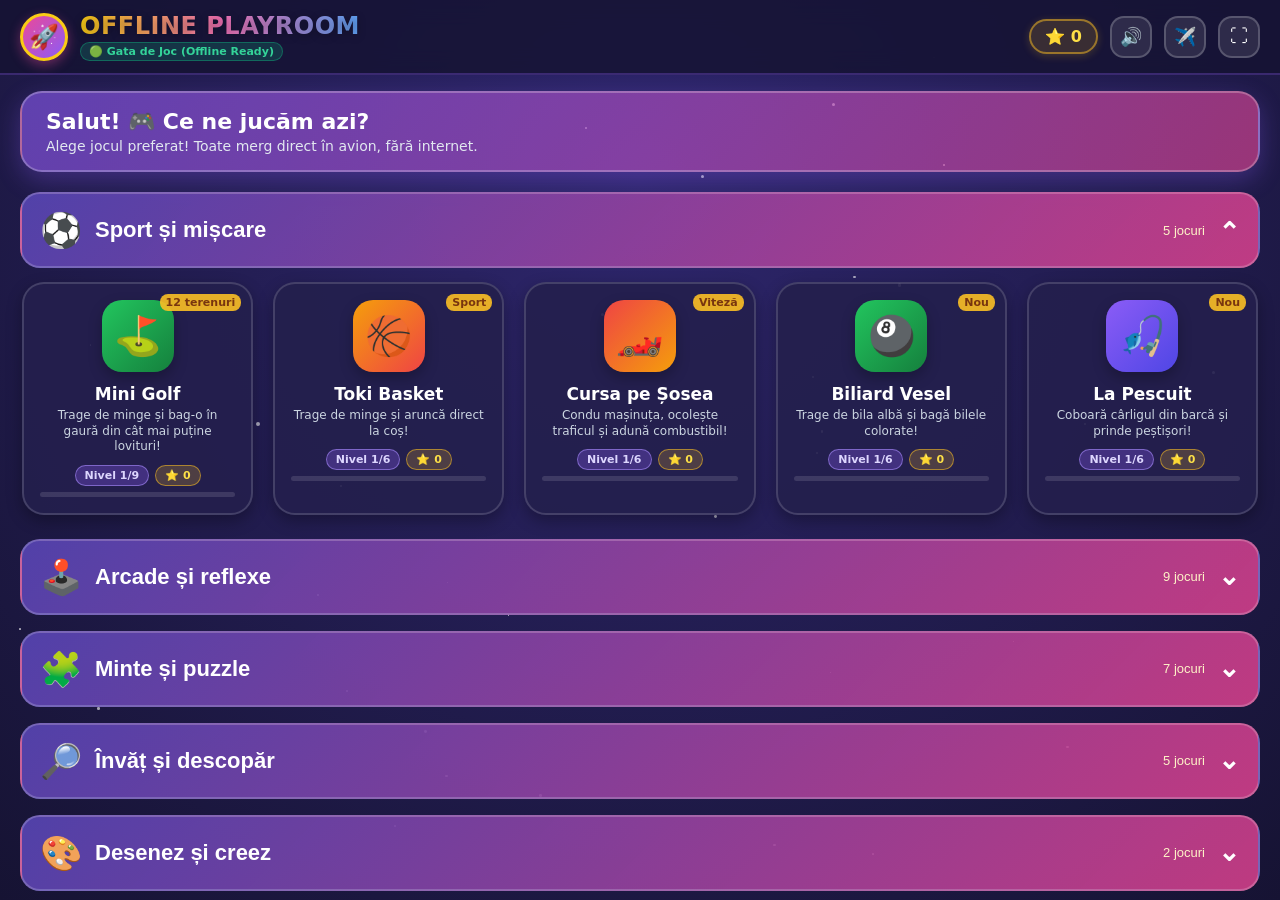
==== index.html @ faaa975b "Publish standalone Offline Playroom" ====
<!DOCTYPE html>
<html lang="ro">
<head>
  <meta charset="UTF-8">
  <meta name="viewport" content="width=device-width, initial-scale=1.0, maximum-scale=1.0, user-scalable=no, viewport-fit=cover">
  <meta name="theme-color" content="#181534">
  <meta name="apple-mobile-web-app-capable" content="yes">
  <meta name="apple-mobile-web-app-status-bar-style" content="black-translucent">
  <meta name="apple-mobile-web-app-title" content="Offline Playroom">
  <meta name="description" content="Platformă PWA de jocuri distractive care pot fi jucate offline">
  <title>Offline Playroom 🚀 Jocuri Offline</title>
  
  <link rel="manifest" href="./manifest.webmanifest?v=v0.1.0">
  <link rel="icon" type="image/svg+xml" href="./assets/icon.svg?v=v0.1.0">
  <link rel="apple-touch-icon" href="./assets/icon-192.png?v=v0.1.0">
  <link rel="stylesheet" href="./css/style.css?v=v0.1.0">

  <script>
  // Auto-reparare: daca CSS-ul incarcat nu e cel al versiunii curente (service worker
  // sau cache HTTP blocat pe o versiune veche), curatam tot si reincarcam o singura data.
  (function () {
    var BUILD = 'v0.1.0';
    window.addEventListener('DOMContentLoaded', function () {
      var live = getComputedStyle(document.documentElement).getPropertyValue('--build').trim().replace(/^["']|["']$/g, '');
      if (live === BUILD) { sessionStorage.removeItem('dg_repaired'); return; }
      if (sessionStorage.getItem('dg_repaired')) { return; }
      sessionStorage.setItem('dg_repaired', '1');
      var jobs = [];
      if ('serviceWorker' in navigator) {
        jobs.push(navigator.serviceWorker.getRegistrations().then(function (rs) {
          return Promise.all(rs.map(function (r) { return r.unregister(); }));
        }));
      }
      if (window.caches) {
        jobs.push(caches.keys().then(function (ks) {
          return Promise.all(ks.map(function (k) { return caches.delete(k); }));
        }));
      }
      Promise.all(jobs).catch(function () {}).then(function () { location.reload(); });
    });
  })();
  </script>
</head>
<body>
  <!-- Twinkling stars background -->
  <div class="star-bg"></div>

  <!-- Main Top Header -->
  <header>
    <div class="brand-section">
      <button class="avatar-btn" id="user-avatar-btn" title="Schimbă Avatarul" onclick="window.hub &amp;&amp; window.hub.cycleAvatar()">🚀</button>
      <div class="title-group">
        <h1>OFFLINE PLAYROOM</h1>
        <span class="status-pill" id="network-status">🟢 Gata de Joc (Offline)</span>
      </div>
    </div>
    <div class="stats-section">
      <div class="star-counter" title="Steluțe adunate">
        <span>⭐</span>
        <span id="total-star-count">0</span>
      </div>
      <button class="header-btn" id="sound-toggle-btn" title="Sunet Pornește/Oprește" onclick="window.hub &amp;&amp; window.hub.toggleSound()">🔊</button>
      <button class="header-btn" id="download-all-btn" title="Pregătește jocurile pentru avion" onclick="window.pwaManager &amp;&amp; window.pwaManager.downloadForAirplane()">✈️</button>
      <button class="header-btn" id="fullscreen-btn" title="Ecran Complet" onclick="window.hub &amp;&amp; window.hub.toggleFullscreen()">⛶</button>
    </div>
  </header>

  <!-- App Views Container -->
  <div id="app-container">

    <!-- VIEW 1: Games Hub / Catalog Grid -->
    <div id="hub-view" class="view active">
      <div class="banner-welcome">
        <div>
          <h2>Salut! 🎮 Ce ne jucăm azi?</h2>
          <p>Alege jocul preferat! Toate merg direct în avion, fără internet.</p>
        </div>
      </div>

      <div class="games-grid">
        <!-- 1. Bim Bum Balloon -->
        <div class="game-card" data-game="balloons" onclick="window.hub &amp;&amp; window.hub.launchGame('balloons')">
          <div class="card-icon color-balloons">🎈</div>
          <span class="card-badge">Popular</span>
          <h3>Bim Bum Balloon</h3>
          <p>Sparge baloanele colorate și adună steluțe aurii!</p>
        </div>

        <!-- 2. Toki Arkanoid -->

        <!-- 3. Zoo Animal Puzzle -->
        <div class="game-card" data-game="puzzle" onclick="window.hub &amp;&amp; window.hub.launchGame('puzzle')">
          <div class="card-icon color-puzzle">🦁</div>
          <span class="card-badge">8 poze</span>
          <h3>Puzzle cu Poze</h3>
          <p>Piese adevărate, cu urechi și scobituri, dintr-o poză întreagă!</p>
        </div>

        <!-- 4. Connect Points -->
        <div class="game-card" data-game="dots" onclick="window.hub &amp;&amp; window.hub.launchGame('dots')">
          <div class="card-icon color-dots">✏️</div>
          <span class="card-badge">Desen</span>
          <h3>Unește Punctele</h3>
          <p>Urmează numerele 1, 2, 3 și descoperă desenul ascuns!</p>
        </div>

        <!-- 5. Sushi & Fruit Chop -->
        <div class="game-card" data-game="sushichop" onclick="window.hub &amp;&amp; window.hub.launchGame('sushichop')">
          <div class="card-icon color-sushi">🍉</div>
          <span class="card-badge">Ninja</span>
          <h3>Sushi Chop</h3>
          <p>Taie fructele și sushi-ul din zbor cu degetul ninja!</p>
        </div>

        <!-- 6. Shooting Gallery -->
        <div class="game-card" data-game="shooting" onclick="window.hub &amp;&amp; window.hub.launchGame('shooting')">
          <div class="card-icon color-shooting">🎯</div>
          <span class="card-badge">Tir</span>
          <h3>Shooting Gallery</h3>
          <p>Ochește rățuștele, farfuriile zburătoare și țintele!</p>
        </div>

        <!-- 7. Draw with Finger -->
        <div class="game-card" data-game="drawing" onclick="window.hub &amp;&amp; window.hub.launchGame('drawing')">
          <div class="card-icon color-drawing">🎨</div>
          <span class="card-badge">Creativ</span>
          <h3>Desenează & Colorează</h3>
          <p>Canvas de pictură liberă cu pensule, culori și ștampile!</p>
        </div>

        <!-- 8. Simon Says -->

        <!-- 9. Toki Jetpack -->
        <div class="game-card" data-game="jetpack" onclick="window.hub &amp;&amp; window.hub.launchGame('jetpack')">
          <div class="card-icon color-jetpack">🚀</div>
          <span class="card-badge">Zbor</span>
          <h3>Toki Jetpack</h3>
          <p>Zboară prin spațiu cu jetpack-ul și evită norii!</p>
        </div>

        <!-- 10. Learn Numbers -->
        <div class="game-card" data-game="numbers" onclick="window.hub &amp;&amp; window.hub.launchGame('numbers')">
          <div class="card-icon color-numbers">🔢</div>
          <span class="card-badge">Educație</span>
          <h3>Numără & Învață</h3>
          <p>Numără animăluțele și alege cifra corectă!</p>
        </div>

        <!-- 11. Four in Line -->
        <div class="game-card" data-game="fourinline" onclick="window.hub &amp;&amp; window.hub.launchGame('fourinline')">
          <div class="card-icon color-four">🔴</div>
          <span class="card-badge">Logică</span>
          <h3>4 în Linie</h3>
          <p>Aliniază 4 discuri roșii contra Robotului isteț!</p>
        </div>

        <!-- 12. Find It -->
        <div class="game-card" data-game="findit" onclick="window.hub &amp;&amp; window.hub.launchGame('findit')">
          <div class="card-icon color-findit">🔍</div>
          <span class="card-badge">Detectiv</span>
          <h3>Găsește Obiectul</h3>
          <p>Caută și găsește jucăriile și animalele ascunse!</p>
        </div>

        <!-- 13. Toki Basket -->
        <div class="game-card" data-game="basket" onclick="window.hub &amp;&amp; window.hub.launchGame('basket')">
          <div class="card-icon color-shooting">🏀</div>
          <span class="card-badge">Sport</span>
          <h3>Toki Basket</h3>
          <p>Trage de minge și aruncă direct la coș!</p>
        </div>

        <!-- 14. Crazy Mole -->
        <div class="game-card" data-game="mole" onclick="window.hub &amp;&amp; window.hub.launchGame('mole')">
          <div class="card-icon color-puzzle">🦔</div>
          <span class="card-badge">Reflexe</span>
          <h3>Crazy Mole</h3>
          <p>Atinge animăluțele când scot capul din vizuină!</p>
        </div>

        <!-- 15. Mini Golf -->
        <div class="game-card" data-game="golf" onclick="window.hub &amp;&amp; window.hub.launchGame('golf')">
          <div class="card-icon color-golf">⛳</div>
          <span class="card-badge">12 terenuri</span>
          <h3>Mini Golf</h3>
          <p>Trage de minge și bag-o în gaură din cât mai puține lovituri!</p>
        </div>

        <!-- 16. Labirint -->
        <div class="game-card" data-game="maze" onclick="window.hub &amp;&amp; window.hub.launchGame('maze')">
          <div class="card-icon color-maze">🧭</div>
          <span class="card-badge">Aventură</span>
          <h3>Labirintul Fermecat</h3>
          <p>Adună steluțele și găsește ușa de ieșire!</p>
        </div>

        <!-- 17. Perechi -->
        <div class="game-card" data-game="memory" onclick="window.hub &amp;&amp; window.hub.launchGame('memory')">
          <div class="card-icon color-memory">🃏</div>
          <span class="card-badge">Memorie</span>
          <h3>Perechi</h3>
          <p>Întoarce cartonașele și găsește animalele la fel!</p>
        </div>

        <!-- 18. Cursa -->
        <div class="game-card" data-game="race" onclick="window.hub &amp;&amp; window.hub.launchGame('race')">
          <div class="card-icon color-race">🏎️</div>
          <span class="card-badge">Viteză</span>
          <h3>Cursa pe Șosea</h3>
          <p>Condu mașinuța, ocolește traficul și adună combustibil!</p>
        </div>

        <!-- 19. Șerpișorul -->
        <div class="game-card" data-game="snake" onclick="window.hub &amp;&amp; window.hub.launchGame('snake')">
          <div class="card-icon color-puzzle">🐍</div>
          <span class="card-badge">Nou</span>
          <h3>Șerpișorul Curajos</h3>
          <p>Mănâncă merele și crește. Controlează-l cu săgețile mari!</p>
        </div>
        <div class="game-card" data-game="billiard" onclick="window.hub &amp;&amp; window.hub.launchGame('billiard')">
          <div class="card-icon color-golf">🎱</div><span class="card-badge">Nou</span><h3>Biliard Vesel</h3><p>Trage de bila albă și bagă bilele colorate!</p>
        </div>
        <div class="game-card" data-game="bubble" onclick="window.hub &amp;&amp; window.hub.launchGame('bubble')">
          <div class="card-icon color-balloons">🫧</div><span class="card-badge">Nou</span><h3>Baloane Colorate</h3><p>Țintește și sparge grupurile de baloane!</p>
        </div>
        <div class="game-card" data-game="candies" onclick="window.hub &amp;&amp; window.hub.launchGame('candies')">
          <div class="card-icon color-dots">🍬</div><span class="card-badge">Nou</span><h3>Bomboane Vesele</h3><p>Potrivește 3 bomboane delicioase pe rând!</p>
        </div>
        <div class="game-card" data-game="game2048" onclick="window.hub &amp;&amp; window.hub.launchGame('game2048')">
          <div class="card-icon color-numbers">🔢</div><span class="card-badge">Nou</span><h3>Cifre Magice</h3><p>Unește cifrele egale prin glisare!</p>
        </div>
        <div class="game-card" data-game="fishing" onclick="window.hub &amp;&amp; window.hub.launchGame('fishing')">
          <div class="card-icon color-maze">🎣</div><span class="card-badge">Nou</span><h3>La Pescuit</h3><p>Coboară cârligul din barcă și prinde peștișori!</p>
        </div>
        <div class="game-card" data-game="slider" onclick="window.hub &amp;&amp; window.hub.launchGame('slider')">
          <div class="card-icon color-puzzle">🧩</div><span class="card-badge">Nou</span><h3>Puzzle Glisant</h3><p>Glisează piesele pentru a reface imaginea!</p>
        </div>
        <div class="game-card" data-game="sort" onclick="window.hub &amp;&amp; window.hub.launchGame('sort')">
          <div class="card-icon color-findit">🧺</div><span class="card-badge">Nou</span><h3>Sortare Culori</h3><p>Pune fiecare obiect în coșul lui colorat!</p>
        </div>
        <div class="game-card" data-game="shadows" onclick="window.hub &amp;&amp; window.hub.launchGame('shadows')">
          <div class="card-icon color-memory">👤</div><span class="card-badge">Nou</span><h3>Potrivește Umbrele</h3><p>Trage fiecare animăluț peste umbra lui!</p>
        </div>
        <div class="game-card" data-game="runner" onclick="window.hub &amp;&amp; window.hub.launchGame('runner')">
          <div class="card-icon color-race">🏃</div><span class="card-badge">Nou</span><h3>Fuga în Junglă</h3><p>Aleargă, sari și apleacă-te peste obstacole!</p>
        </div>
        <div class="game-card" data-game="coloring" onclick="window.hub &amp;&amp; window.hub.launchGame('coloring')">
          <div class="card-icon color-drawing">🎨</div><span class="card-badge">Nou</span><h3>Cărți de Colorat</h3><p>Alege culori și umple desenele cu personaje!</p>
        </div>
        <div class="game-card" data-game="pinball" onclick="window.hub &amp;&amp; window.hub.launchGame('pinball')">
          <div class="card-icon color-arkanoid">🎰</div><span class="card-badge">Nou</span><h3>Flipper Neon</h3><p>Lansează bila și acționează paletele!</p>
        </div>
      </div>
    </div>

    <!-- VIEW 2: Active Game Screen -->
    <div id="game-view" class="view">
      <div class="game-header">
        <button class="game-btn btn-danger" id="game-back-btn" onclick="window.hub &amp;&amp; window.hub.exitGame()">⬅️ Meniu</button>
        <div class="game-score-display">
          <span id="game-title-text" style="font-weight: 800; color: #fde047;">Joc</span>
          <div class="score-badge">Scor: <span id="game-current-score">0</span></div>
        </div>
        <button class="game-btn btn-speed" id="game-speed-btn" title="Viteza jocului" onclick="window.hub &amp;&amp; window.hub.cycleSpeed()">🐢 Încet</button>
        <button class="game-btn btn-warning" id="game-restart-btn" title="Reia nivelul curent" onclick="window.hub &amp;&amp; window.hub.restartGame()">🔄 Reia</button>
        <button class="game-btn btn-danger" id="game-reset-lvl-btn" title="Resetează la Nivelul 1" onclick="window.hub &amp;&amp; window.hub.resetToLevelOne()">⏮️ Nivel 1</button>
      </div>
      <div class="game-canvas-container">
        <canvas id="game-canvas" class="game-canvas"></canvas>
      </div>
    </div>

  </div>

  <!-- Win / Victory Celebration Modal -->
  <div class="modal-overlay" id="game-win-modal">
    <div class="modal-card">
      <div class="modal-icon" style="font-size: 64px; margin-bottom: 12px;">🏆</div>
      <h2 id="modal-title">Bravo! 🎉</h2>
      <p id="modal-message">Ai câștigat jocul cu brio!</p>
      <div style="font-size: 32px; font-weight: 900; color: #facc15; margin-bottom: 16px;" id="modal-stars-earned">+3 ⭐</div>
      <div class="modal-actions">
        <button class="game-btn btn-success" id="modal-close-btn" style="padding: 12px 32px; font-size: 18px;" onclick="window.hub &amp;&amp; window.hub.hideModal()">Continuă 🚀</button>
      </div>
    </div>
  </div>

  <!-- PWA Install Banner -->
  <div class="pwa-banner" id="pwa-install-banner">
    <span>📲 Instalează Offline Playroom pe tabletă</span>
    <button class="pwa-install-btn" id="pwa-install-action">Instalează</button>
  </div>

  <!-- Fullscreen Confetti Canvas -->
  <canvas id="confetti-canvas"></canvas>

  <!-- Core Scripts -->
  <script src="./js/audio.js?v=v0.1.0"></script>
  <script src="./js/voice.js?v=v0.1.0"></script>
  <script src="./js/progress.js?v=v0.1.0"></script>
  <script src="./js/settings.js?v=v0.1.0"></script>
  <script src="./js/controls.js?v=v0.1.0"></script>
  <script src="./js/hub.js?v=v0.1.0"></script>
  <script src="./js/pwa.js?v=v0.1.0"></script>

  <!-- Game Modules -->
  <script src="./js/games/balloons.js?v=v0.1.0"></script>
  <script src="./js/games/puzzle.js?v=v0.1.0"></script>
  <script src="./js/games/dots.js?v=v0.1.0"></script>
  <script src="./js/games/sushichop.js?v=v0.1.0"></script>
  <script src="./js/games/shooting.js?v=v0.1.0"></script>
  <script src="./js/games/drawing.js?v=v0.1.0"></script>
  <script src="./js/games/jetpack.js?v=v0.1.0"></script>
  <script src="./js/games/numbers.js?v=v0.1.0"></script>
  <script src="./js/games/fourinline.js?v=v0.1.0"></script>
  <script src="./js/games/findit.js?v=v0.1.0"></script>
  <script src="./js/games/basket.js?v=v0.1.0"></script>
  <script src="./js/games/mole.js?v=v0.1.0"></script>
  <script src="./js/games/golf.js?v=v0.1.0"></script>
  <script src="./js/games/maze.js?v=v0.1.0"></script>
  <script src="./js/games/memory.js?v=v0.1.0"></script>
  <script src="./js/games/race.js?v=v0.1.0"></script>
  <script src="./js/games/snake.js?v=v0.1.0"></script>
  <script src="./js/games/billiard.js?v=v0.1.0"></script>
  <script src="./js/games/bubble.js?v=v0.1.0"></script>
  <script src="./js/games/candies.js?v=v0.1.0"></script>
  <script src="./js/games/game2048.js?v=v0.1.0"></script>
  <script src="./js/games/fishing.js?v=v0.1.0"></script>
  <script src="./js/games/slider.js?v=v0.1.0"></script>
  <script src="./js/games/sort.js?v=v0.1.0"></script>
  <script src="./js/games/shadows.js?v=v0.1.0"></script>
  <script src="./js/games/runner.js?v=v0.1.0"></script>
  <script src="./js/games/coloring.js?v=v0.1.0"></script>
  <script src="./js/games/pinball.js?v=v0.1.0"></script>
</body>
</html>
---- css/style.css ----
/* Offline Playroom CSS Stylesheet */
:root {
  /* Amprenta de versiune: index.html o citeste si, daca nu se potriveste, curata
     singur cache-ul si reincarca. Se schimba la fiecare deploy, odata cu sw.js. */
  --build: "v0.1.0";
  --bg-primary: #181534;
  --bg-card: rgba(36, 32, 77, 0.9);
  --bg-card-hover: rgba(56, 50, 115, 0.98);
  --accent-purple: #8b5cf6;
  --accent-pink: #ec4899;
  --accent-yellow: #fbbf24;
  --accent-green: #10b981;
  --accent-blue: #3b82f6;
  --accent-cyan: #06b6d4;
  --accent-orange: #f97316;
  --accent-red: #ef4444;
  --text-primary: #ffffff;
  --text-secondary: #cbd5e1;
  --border-radius: 22px;
  --font-family: 'Fredoka', 'Quicksand', 'Nunito', system-ui, -apple-system, sans-serif;
}

* {
  box-sizing: border-box;
  margin: 0;
  padding: 0;
  -webkit-tap-highlight-color: transparent;
  user-select: none;
  -webkit-user-select: none;
}

html, body {
  width: 100%;
  height: 100%;
  overflow: hidden;
  background: var(--bg-primary);
  color: var(--text-primary);
  font-family: var(--font-family);
  touch-action: manipulation;
}

body {
  display: flex;
  flex-direction: column;
  background: radial-gradient(circle at 50% 20%, #2e266d 0%, #161333 100%);
  position: relative;
}

/* Background animated stars */
.star-bg {
  position: absolute;
  top: 0;
  left: 0;
  width: 100%;
  height: 100%;
  pointer-events: none !important;
  overflow: hidden;
  z-index: 0;
}

.star {
  position: absolute;
  background: white;
  border-radius: 50%;
  opacity: 0.6;
  pointer-events: none !important;
  animation: twinkle 3s infinite ease-in-out;
}

@keyframes twinkle {
  0%, 100% { opacity: 0.2; transform: scale(0.8); }
  50% { opacity: 0.9; transform: scale(1.2); }
}

/* App Header */
header {
  display: flex;
  align-items: center;
  justify-content: space-between;
  padding: 12px 20px;
  background: rgba(22, 19, 51, 0.85);
  backdrop-filter: blur(12px);
  border-bottom: 2px solid rgba(139, 92, 246, 0.3);
  z-index: 20;
  flex-shrink: 0;
}

.brand-section {
  display: flex;
  align-items: center;
  gap: 12px;
}

.avatar-btn {
  background: linear-gradient(135deg, #ec4899, #8b5cf6);
  border: 3px solid #facc15;
  border-radius: 50%;
  width: 48px;
  height: 48px;
  display: flex;
  align-items: center;
  justify-content: center;
  font-size: 24px;
  cursor: pointer;
  box-shadow: 0 4px 12px rgba(236, 72, 153, 0.4);
  transition: transform 0.2s;
  touch-action: manipulation;
}

.avatar-btn:active {
  transform: scale(0.92);
}

.title-group h1 {
  font-size: 24px;
  font-weight: 800;
  background: linear-gradient(to right, #facc15, #f472b6, #60a5fa);
  -webkit-background-clip: text;
  -webkit-text-fill-color: transparent;
  text-shadow: 0 2px 8px rgba(0, 0, 0, 0.3);
  letter-spacing: 0.5px;
}

.title-group .status-pill {
  display: inline-flex;
  align-items: center;
  gap: 5px;
  font-size: 11px;
  background: rgba(16, 185, 129, 0.2);
  color: #34d399;
  border: 1px solid rgba(16, 185, 129, 0.4);
  padding: 2px 8px;
  border-radius: 12px;
  font-weight: 600;
}

.stats-section {
  display: flex;
  align-items: center;
  gap: 12px;
}

.star-counter {
  display: flex;
  align-items: center;
  gap: 6px;
  background: rgba(251, 191, 36, 0.15);
  border: 2px solid rgba(251, 191, 36, 0.5);
  padding: 6px 14px;
  border-radius: 20px;
  font-size: 16px;
  font-weight: 800;
  color: #fde047;
  box-shadow: 0 2px 8px rgba(251, 191, 36, 0.2);
}

.header-btn {
  background: rgba(255, 255, 255, 0.1);
  border: 2px solid rgba(255, 255, 255, 0.2);
  color: white;
  width: 42px;
  height: 42px;
  border-radius: 14px;
  display: flex;
  align-items: center;
  justify-content: center;
  font-size: 18px;
  cursor: pointer;
  transition: all 0.2s;
  touch-action: manipulation;
}

.header-btn:active {
  transform: scale(0.9);
  background: rgba(255, 255, 255, 0.25);
}

/* Views Container */
#app-container {
  flex: 1;
  position: relative;
  overflow: hidden;
  display: flex;
  flex-direction: column;
  z-index: 10;
  width: 100%;
  height: 100%;
}

.view {
  position: absolute;
  top: 0;
  left: 0;
  width: 100%;
  height: 100%;
  display: none !important;
  pointer-events: none !important;
  flex-direction: column;
  background: transparent;
}

.view.active {
  display: flex !important;
  pointer-events: auto !important;
}

/* Hub / Game List View */
#hub-view {
  overflow-y: auto !important;
  overflow-x: hidden;
  padding: 16px 20px 80px 20px;
  -webkit-overflow-scrolling: touch !important;
  touch-action: pan-y !important;
  width: 100%;
  height: 100%;
}

.banner-welcome {
  background: linear-gradient(135deg, rgba(139, 92, 246, 0.6), rgba(236, 72, 153, 0.6));
  border: 2px solid rgba(255, 255, 255, 0.25);
  border-radius: var(--border-radius);
  padding: 16px 24px;
  margin-bottom: 20px;
  display: flex;
  align-items: center;
  justify-content: space-between;
  box-shadow: 0 8px 24px rgba(139, 92, 246, 0.3);
}

.banner-welcome h2 {
  font-size: 22px;
  font-weight: 800;
  margin-bottom: 4px;
}

.banner-welcome p {
  font-size: 14px;
  color: #e2e8f0;
}

.games-grid {
  display: flex;
  flex-direction: column;
  gap: 16px;
  padding-bottom: 40px;
}

.category-section { width: 100%; }
.category-title {
  width: 100%; min-height: 76px; padding: 12px 18px; display: flex; align-items: center;
  gap: 13px; color: white; cursor: pointer; border: 2px solid rgba(255,255,255,.2);
  border-radius: 20px; background: linear-gradient(135deg, rgba(86,69,178,.92), rgba(214,64,139,.88));
  font-size: 22px; text-align: left; touch-action: manipulation;
}
.category-title > span { font-size: 34px; }
.category-title small { margin-left: auto; font-size: 13px; color: #fef3c7; }
.category-title b { font-size: 26px; transition: transform .2s; }
.category-section.open .category-title b { transform: rotate(180deg); }
.category-games { display: none; grid-template-columns: repeat(auto-fill, minmax(180px, 1fr)); gap: 16px; padding: 14px 2px 8px; }
.category-section.open .category-games { display: grid; }

@media (min-width: 768px) {
  .category-games {
    grid-template-columns: repeat(auto-fill, minmax(220px, 1fr));
    gap: 20px;
  }
}

.game-card {
  background: var(--bg-card);
  border: 2px solid rgba(255, 255, 255, 0.15);
  border-radius: var(--border-radius);
  padding: 16px;
  display: flex;
  flex-direction: column;
  align-items: center;
  text-align: center;
  cursor: pointer;
  position: relative;
  overflow: hidden;
  transition: transform 0.15s cubic-bezier(0.34, 1.56, 0.64, 1), box-shadow 0.15s, border-color 0.15s;
  box-shadow: 0 6px 16px rgba(0, 0, 0, 0.3);
  touch-action: manipulation;
  pointer-events: auto !important;
}

.game-card:active {
  transform: scale(0.95);
  background: var(--bg-card-hover);
}

.game-card:hover {
  background: var(--bg-card-hover);
  border-color: rgba(251, 191, 36, 0.6);
  box-shadow: 0 10px 24px rgba(139, 92, 246, 0.35);
}

.card-icon {
  width: 72px;
  height: 72px;
  border-radius: 20px;
  display: flex;
  align-items: center;
  justify-content: center;
  font-size: 38px;
  margin-bottom: 12px;
  box-shadow: 0 6px 14px rgba(0, 0, 0, 0.25);
  transition: transform 0.2s;
  pointer-events: none;
}

.game-card:hover .card-icon {
  transform: scale(1.08) rotate(3deg);
}

.game-card h3 {
  font-size: 17px;
  font-weight: 800;
  margin-bottom: 4px;
  color: #ffffff;
  pointer-events: none;
}

.game-card p {
  font-size: 12px;
  color: var(--text-secondary);
  line-height: 1.3;
  pointer-events: none;
}

.card-badge {
  position: absolute;
  top: 10px;
  right: 10px;
  background: rgba(251, 191, 36, 0.9);
  color: #78350f;
  font-size: 11px;
  font-weight: 800;
  padding: 2px 6px;
  border-radius: 8px;
  pointer-events: none;
}

/* Individual card colors */
.color-balloons { background: linear-gradient(135deg, #f43f5e, #fb923c); }
.color-arkanoid { background: linear-gradient(135deg, #3b82f6, #06b6d4); }
.color-puzzle   { background: linear-gradient(135deg, #10b981, #84cc16); }
.color-dots     { background: linear-gradient(135deg, #a855f7, #ec4899); }
.color-shooting { background: linear-gradient(135deg, #f59e0b, #ef4444); }
.color-drawing  { background: linear-gradient(135deg, #ec4899, #8b5cf6); }
.color-sushi    { background: linear-gradient(135deg, #14b8a6, #3b82f6); }
.color-simon    { background: linear-gradient(135deg, #eab308, #10b981); }
.color-jetpack  { background: linear-gradient(135deg, #6366f1, #d946ef); }
.color-numbers  { background: linear-gradient(135deg, #0ea5e9, #10b981); }
.color-four     { background: linear-gradient(135deg, #ef4444, #f59e0b); }
.color-findit   { background: linear-gradient(135deg, #8b5cf6, #06b6d4); }
.color-golf     { background: linear-gradient(135deg, #22c55e, #15803d); }
.color-maze     { background: linear-gradient(135deg, #8b5cf6, #4f46e5); }
.color-memory   { background: linear-gradient(135deg, #f472b6, #7c3aed); }
.color-race     { background: linear-gradient(135deg, #ef4444, #f59e0b); }

/* Insigna de progres de pe fiecare card: la ce nivel a ajuns si cate steluțe are */
.card-progress {
  display: flex;
  align-items: center;
  flex-wrap: wrap;
  gap: 6px;
  margin-top: 10px;
  width: 100%;
  justify-content: center;
  pointer-events: none;
}

.card-progress .chip {
  font-size: 11px;
  font-weight: 800;
  padding: 3px 9px;
  border-radius: 12px;
  white-space: nowrap;
}

.chip-level {
  background: rgba(139, 92, 246, 0.3);
  border: 1px solid rgba(167, 139, 250, 0.6);
  color: #ddd6fe;
}

.chip-stars {
  background: rgba(251, 191, 36, 0.2);
  border: 1px solid rgba(251, 191, 36, 0.55);
  color: #fde047;
}

.card-bar {
  display: block;
  width: 100%;
  height: 5px;
  border-radius: 4px;
  background: rgba(255, 255, 255, 0.12);
  overflow: hidden;
}

.card-bar i {
  display: block;
  height: 100%;
  border-radius: 4px;
  background: linear-gradient(to right, #34d399, #facc15);
}

/* Game View & Screen */
#game-view {
  background: #110e2b;
}

.game-header {
  display: flex;
  align-items: center;
  justify-content: space-between;
  padding: 10px 16px;
  background: rgba(22, 19, 51, 0.95);
  border-bottom: 2px solid rgba(255, 255, 255, 0.1);
  flex-shrink: 0;
  z-index: 25;
}

.game-btn {
  display: inline-flex;
  align-items: center;
  gap: 8px;
  background: linear-gradient(135deg, #6366f1, #8b5cf6);
  border: 2px solid rgba(255, 255, 255, 0.2);
  color: white;
  padding: 8px 16px;
  border-radius: 16px;
  font-size: 15px;
  font-weight: 700;
  cursor: pointer;
  box-shadow: 0 4px 10px rgba(99, 102, 241, 0.3);
  transition: all 0.2s;
  touch-action: manipulation;
  pointer-events: auto !important;
}

.game-btn:active {
  transform: scale(0.92);
}

.game-btn.btn-danger {
  background: linear-gradient(135deg, #ef4444, #dc2626);
}

.game-btn.btn-success {
  background: linear-gradient(135deg, #10b981, #059669);
}

.game-btn.btn-speed {
  background: linear-gradient(135deg, #0ea5e9, #0369a1);
}

.game-btn.btn-warning {
  background: linear-gradient(135deg, #f59e0b, #d97706);
  color: #78350f;
}

.game-score-display {
  display: flex;
  align-items: center;
  gap: 12px;
}

.score-badge {
  background: rgba(0, 0, 0, 0.4);
  border: 2px solid rgba(251, 191, 36, 0.4);
  padding: 6px 14px;
  border-radius: 16px;
  font-size: 16px;
  font-weight: 800;
  color: #facc15;
}

.game-canvas-container {
  flex: 1;
  width: 100%;
  height: 100%;
  position: relative;
  display: flex;
  align-items: center;
  justify-content: center;
  overflow: hidden;
  touch-action: none;
}

canvas.game-canvas {
  width: 100%;
  height: 100%;
  display: block;
  touch-action: none;
}

/* Modals and Overlays */
.modal-overlay {
  position: fixed;
  top: 0;
  left: 0;
  width: 100%;
  height: 100%;
  background: rgba(10, 8, 30, 0.85);
  backdrop-filter: blur(8px);
  display: none;
  align-items: center;
  justify-content: center;
  z-index: 100;
  padding: 20px;
}

.modal-overlay.active {
  display: flex !important;
}

.modal-card {
  background: linear-gradient(135deg, #261f5a, #1b1642);
  border: 3px solid #8b5cf6;
  border-radius: 28px;
  padding: 28px 24px;
  width: 100%;
  max-width: 440px;
  text-align: center;
  box-shadow: 0 16px 40px rgba(0, 0, 0, 0.6);
  position: relative;
  animation: popIn 0.3s cubic-bezier(0.34, 1.56, 0.64, 1);
}

@keyframes popIn {
  from { transform: scale(0.8); opacity: 0; }
  to { transform: scale(1); opacity: 1; }
}

.modal-card h2 {
  font-size: 26px;
  font-weight: 900;
  margin-bottom: 8px;
  background: linear-gradient(to right, #facc15, #f472b6);
  -webkit-background-clip: text;
  -webkit-text-fill-color: transparent;
}

.modal-card p {
  color: var(--text-secondary);
  font-size: 15px;
  margin-bottom: 20px;
}

.modal-actions {
  display: flex;
  gap: 12px;
  justify-content: center;
  margin-top: 20px;
}

/* Install PWA Floating Banner */
.pwa-banner {
  position: fixed;
  bottom: 20px;
  left: 50%;
  transform: translateX(-50%);
  background: linear-gradient(135deg, #ec4899, #8b5cf6);
  border: 2px solid #facc15;
  border-radius: 30px;
  padding: 10px 20px;
  display: none;
  align-items: center;
  gap: 12px;
  box-shadow: 0 8px 24px rgba(236, 72, 153, 0.5);
  z-index: 50;
  animation: floatBanner 2s infinite ease-in-out;
}

.pwa-banner.active {
  display: flex !important;
}

@keyframes floatBanner {
  0%, 100% { transform: translate(-50%, 0); }
  50% { transform: translate(-50%, -6px); }
}

.pwa-banner span {
  font-weight: 700;
  font-size: 14px;
}

.pwa-install-btn {
  background: #facc15;
  color: #78350f;
  border: none;
  padding: 6px 14px;
  border-radius: 20px;
  font-weight: 800;
  font-size: 13px;
  cursor: pointer;
  touch-action: manipulation;
}

/* Confetti particles canvas */
#confetti-canvas {
  position: fixed;
  top: 0;
  left: 0;
  width: 100%;
  height: 100%;
  pointer-events: none !important;
  z-index: 200;
}

.touch-dot {
  position: fixed; width: 30px; height: 30px; margin: -15px 0 0 -15px;
  border-radius: 50%; background: rgba(255,255,255,.7); pointer-events: none; z-index: 300;
  animation: touch-pulse .35s ease-out forwards;
}
@keyframes touch-pulse { to { transform: scale(2.2); opacity: 0; } }
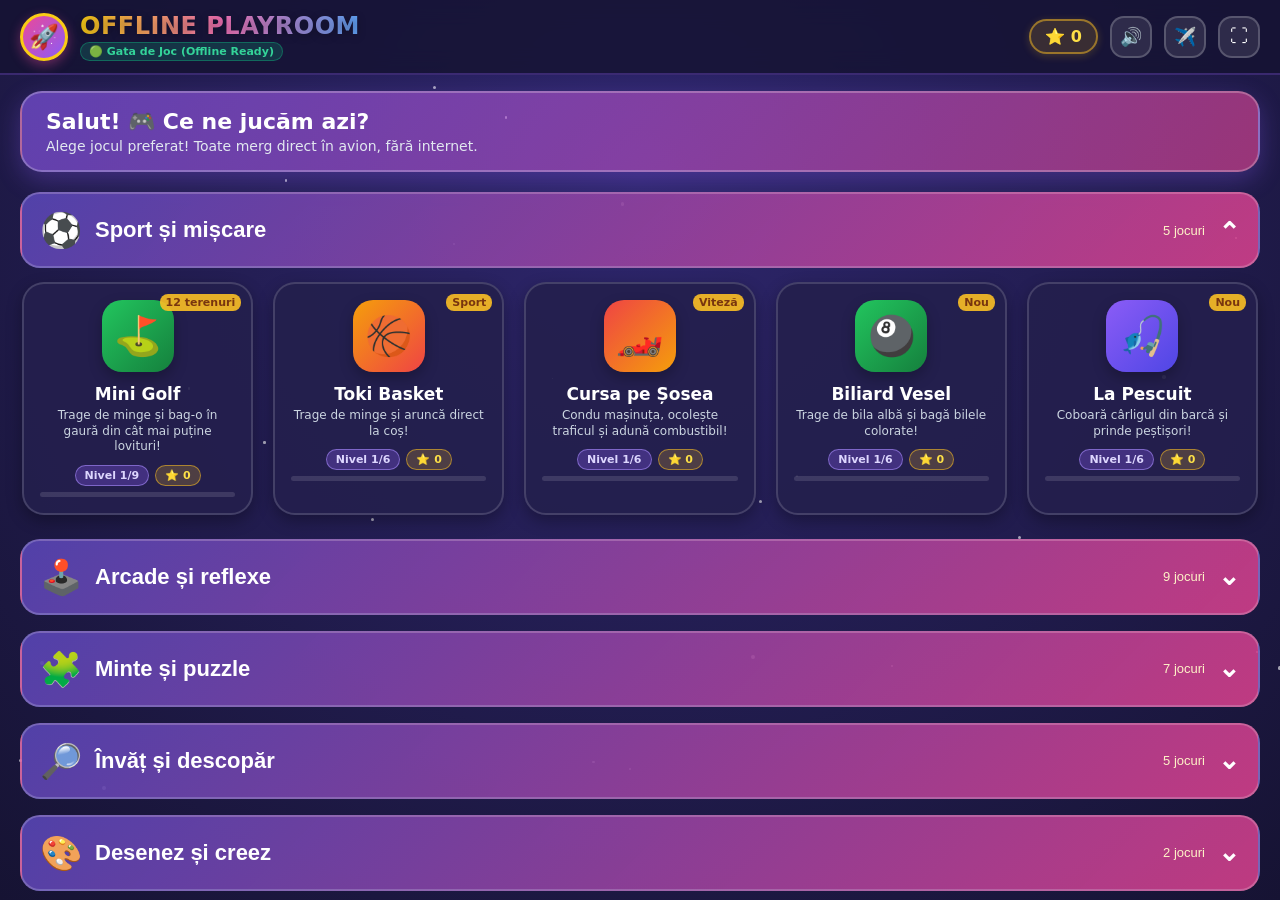
==== commit ff518d62: "Fix isolated offline cache and cancel deferred game startup" ====
--- a/index.html
+++ b/index.html
@@ -10,36 +10,11 @@
   <meta name="description" content="Platformă PWA de jocuri distractive care pot fi jucate offline">
   <title>Offline Playroom 🚀 Jocuri Offline</title>
   
-  <link rel="manifest" href="./manifest.webmanifest?v=v0.1.0">
-  <link rel="icon" type="image/svg+xml" href="./assets/icon.svg?v=v0.1.0">
-  <link rel="apple-touch-icon" href="./assets/icon-192.png?v=v0.1.0">
-  <link rel="stylesheet" href="./css/style.css?v=v0.1.0">
-
-  <script>
-  // Auto-reparare: daca CSS-ul incarcat nu e cel al versiunii curente (service worker
-  // sau cache HTTP blocat pe o versiune veche), curatam tot si reincarcam o singura data.
-  (function () {
-    var BUILD = 'v0.1.0';
-    window.addEventListener('DOMContentLoaded', function () {
-      var live = getComputedStyle(document.documentElement).getPropertyValue('--build').trim().replace(/^["']|["']$/g, '');
-      if (live === BUILD) { sessionStorage.removeItem('dg_repaired'); return; }
-      if (sessionStorage.getItem('dg_repaired')) { return; }
-      sessionStorage.setItem('dg_repaired', '1');
-      var jobs = [];
-      if ('serviceWorker' in navigator) {
-        jobs.push(navigator.serviceWorker.getRegistrations().then(function (rs) {
-          return Promise.all(rs.map(function (r) { return r.unregister(); }));
-        }));
-      }
-      if (window.caches) {
-        jobs.push(caches.keys().then(function (ks) {
-          return Promise.all(ks.map(function (k) { return caches.delete(k); }));
-        }));
-      }
-      Promise.all(jobs).catch(function () {}).then(function () { location.reload(); });
-    });
-  })();
-  </script>
+  <link rel="manifest" href="./manifest.webmanifest?v=v0.1.1">
+  <link rel="icon" type="image/svg+xml" href="./assets/icon.svg?v=v0.1.1">
+  <link rel="apple-touch-icon" href="./assets/icon-192.png?v=v0.1.1">
+  <link rel="stylesheet" href="./css/style.css?v=v0.1.1">
+
 </head>
 <body>
   <!-- Twinkling stars background -->
@@ -295,42 +270,42 @@
   <canvas id="confetti-canvas"></canvas>
 
   <!-- Core Scripts -->
-  <script src="./js/audio.js?v=v0.1.0"></script>
-  <script src="./js/voice.js?v=v0.1.0"></script>
-  <script src="./js/progress.js?v=v0.1.0"></script>
-  <script src="./js/settings.js?v=v0.1.0"></script>
-  <script src="./js/controls.js?v=v0.1.0"></script>
-  <script src="./js/hub.js?v=v0.1.0"></script>
-  <script src="./js/pwa.js?v=v0.1.0"></script>
+  <script src="./js/audio.js?v=v0.1.1"></script>
+  <script src="./js/voice.js?v=v0.1.1"></script>
+  <script src="./js/progress.js?v=v0.1.1"></script>
+  <script src="./js/settings.js?v=v0.1.1"></script>
+  <script src="./js/controls.js?v=v0.1.1"></script>
+  <script src="./js/hub.js?v=v0.1.1"></script>
+  <script src="./js/pwa.js?v=v0.1.1"></script>
 
   <!-- Game Modules -->
-  <script src="./js/games/balloons.js?v=v0.1.0"></script>
-  <script src="./js/games/puzzle.js?v=v0.1.0"></script>
-  <script src="./js/games/dots.js?v=v0.1.0"></script>
-  <script src="./js/games/sushichop.js?v=v0.1.0"></script>
-  <script src="./js/games/shooting.js?v=v0.1.0"></script>
-  <script src="./js/games/drawing.js?v=v0.1.0"></script>
-  <script src="./js/games/jetpack.js?v=v0.1.0"></script>
-  <script src="./js/games/numbers.js?v=v0.1.0"></script>
-  <script src="./js/games/fourinline.js?v=v0.1.0"></script>
-  <script src="./js/games/findit.js?v=v0.1.0"></script>
-  <script src="./js/games/basket.js?v=v0.1.0"></script>
-  <script src="./js/games/mole.js?v=v0.1.0"></script>
-  <script src="./js/games/golf.js?v=v0.1.0"></script>
-  <script src="./js/games/maze.js?v=v0.1.0"></script>
-  <script src="./js/games/memory.js?v=v0.1.0"></script>
-  <script src="./js/games/race.js?v=v0.1.0"></script>
-  <script src="./js/games/snake.js?v=v0.1.0"></script>
-  <script src="./js/games/billiard.js?v=v0.1.0"></script>
-  <script src="./js/games/bubble.js?v=v0.1.0"></script>
-  <script src="./js/games/candies.js?v=v0.1.0"></script>
-  <script src="./js/games/game2048.js?v=v0.1.0"></script>
-  <script src="./js/games/fishing.js?v=v0.1.0"></script>
-  <script src="./js/games/slider.js?v=v0.1.0"></script>
-  <script src="./js/games/sort.js?v=v0.1.0"></script>
-  <script src="./js/games/shadows.js?v=v0.1.0"></script>
-  <script src="./js/games/runner.js?v=v0.1.0"></script>
-  <script src="./js/games/coloring.js?v=v0.1.0"></script>
-  <script src="./js/games/pinball.js?v=v0.1.0"></script>
+  <script src="./js/games/balloons.js?v=v0.1.1"></script>
+  <script src="./js/games/puzzle.js?v=v0.1.1"></script>
+  <script src="./js/games/dots.js?v=v0.1.1"></script>
+  <script src="./js/games/sushichop.js?v=v0.1.1"></script>
+  <script src="./js/games/shooting.js?v=v0.1.1"></script>
+  <script src="./js/games/drawing.js?v=v0.1.1"></script>
+  <script src="./js/games/jetpack.js?v=v0.1.1"></script>
+  <script src="./js/games/numbers.js?v=v0.1.1"></script>
+  <script src="./js/games/fourinline.js?v=v0.1.1"></script>
+  <script src="./js/games/findit.js?v=v0.1.1"></script>
+  <script src="./js/games/basket.js?v=v0.1.1"></script>
+  <script src="./js/games/mole.js?v=v0.1.1"></script>
+  <script src="./js/games/golf.js?v=v0.1.1"></script>
+  <script src="./js/games/maze.js?v=v0.1.1"></script>
+  <script src="./js/games/memory.js?v=v0.1.1"></script>
+  <script src="./js/games/race.js?v=v0.1.1"></script>
+  <script src="./js/games/snake.js?v=v0.1.1"></script>
+  <script src="./js/games/billiard.js?v=v0.1.1"></script>
+  <script src="./js/games/bubble.js?v=v0.1.1"></script>
+  <script src="./js/games/candies.js?v=v0.1.1"></script>
+  <script src="./js/games/game2048.js?v=v0.1.1"></script>
+  <script src="./js/games/fishing.js?v=v0.1.1"></script>
+  <script src="./js/games/slider.js?v=v0.1.1"></script>
+  <script src="./js/games/sort.js?v=v0.1.1"></script>
+  <script src="./js/games/shadows.js?v=v0.1.1"></script>
+  <script src="./js/games/runner.js?v=v0.1.1"></script>
+  <script src="./js/games/coloring.js?v=v0.1.1"></script>
+  <script src="./js/games/pinball.js?v=v0.1.1"></script>
 </body>
 </html>
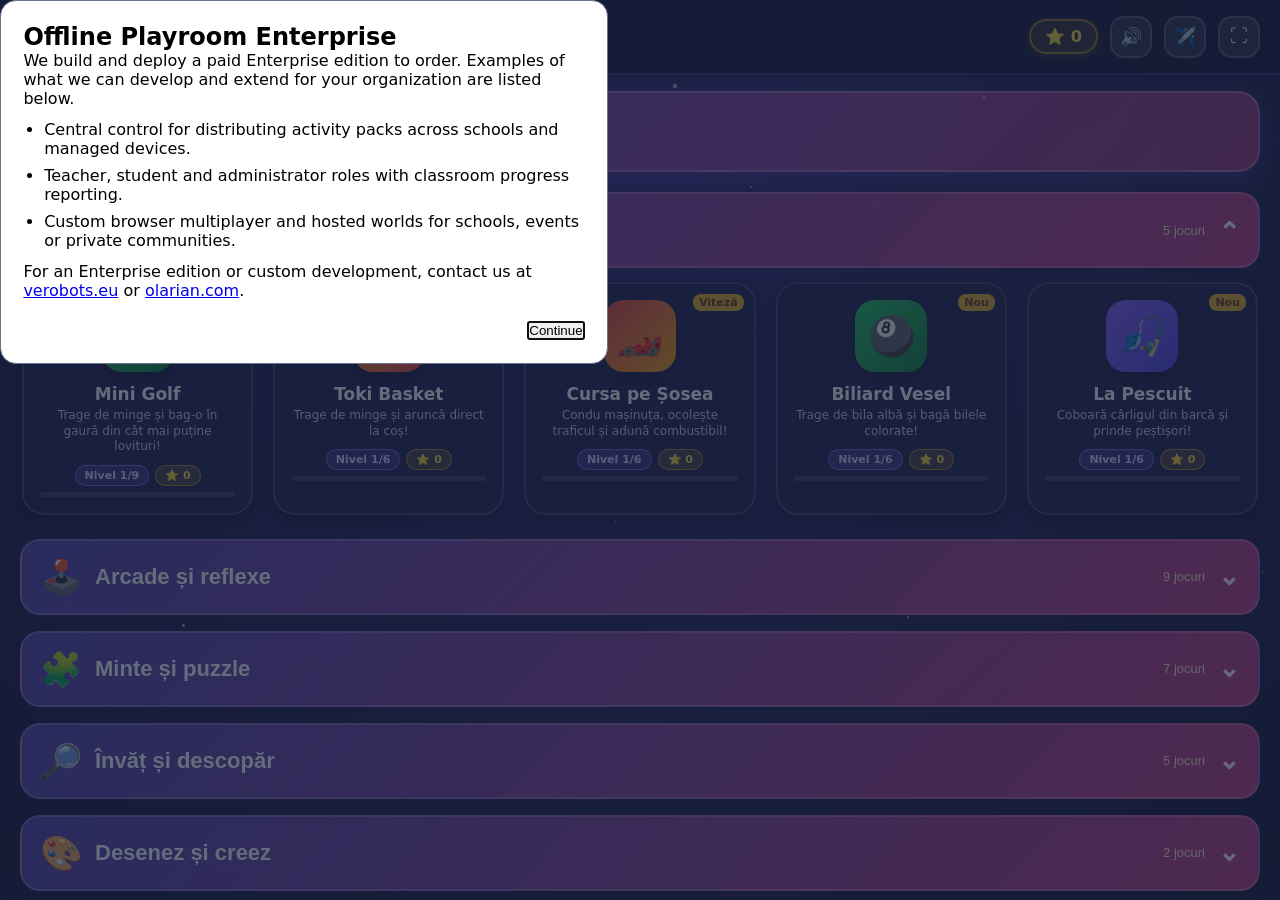
==== commit 743680e5: "Explain custom Enterprise editions at first launch" ====
--- a/index.html
+++ b/index.html
@@ -1,311 +1,321 @@
-<!DOCTYPE html>
-<html lang="ro">
-<head>
-  <meta charset="UTF-8">
-  <meta name="viewport" content="width=device-width, initial-scale=1.0, maximum-scale=1.0, user-scalable=no, viewport-fit=cover">
-  <meta name="theme-color" content="#181534">
-  <meta name="apple-mobile-web-app-capable" content="yes">
-  <meta name="apple-mobile-web-app-status-bar-style" content="black-translucent">
-  <meta name="apple-mobile-web-app-title" content="Offline Playroom">
-  <meta name="description" content="Platformă PWA de jocuri distractive care pot fi jucate offline">
-  <title>Offline Playroom 🚀 Jocuri Offline</title>
-  
-  <link rel="manifest" href="./manifest.webmanifest?v=v0.1.1">
-  <link rel="icon" type="image/svg+xml" href="./assets/icon.svg?v=v0.1.1">
-  <link rel="apple-touch-icon" href="./assets/icon-192.png?v=v0.1.1">
-  <link rel="stylesheet" href="./css/style.css?v=v0.1.1">
-
-</head>
-<body>
-  <!-- Twinkling stars background -->
-  <div class="star-bg"></div>
-
-  <!-- Main Top Header -->
-  <header>
-    <div class="brand-section">
-      <button class="avatar-btn" id="user-avatar-btn" title="Schimbă Avatarul" onclick="window.hub &amp;&amp; window.hub.cycleAvatar()">🚀</button>
-      <div class="title-group">
-        <h1>OFFLINE PLAYROOM</h1>
-        <span class="status-pill" id="network-status">🟢 Gata de Joc (Offline)</span>
-      </div>
-    </div>
-    <div class="stats-section">
-      <div class="star-counter" title="Steluțe adunate">
-        <span>⭐</span>
-        <span id="total-star-count">0</span>
-      </div>
-      <button class="header-btn" id="sound-toggle-btn" title="Sunet Pornește/Oprește" onclick="window.hub &amp;&amp; window.hub.toggleSound()">🔊</button>
-      <button class="header-btn" id="download-all-btn" title="Pregătește jocurile pentru avion" onclick="window.pwaManager &amp;&amp; window.pwaManager.downloadForAirplane()">✈️</button>
-      <button class="header-btn" id="fullscreen-btn" title="Ecran Complet" onclick="window.hub &amp;&amp; window.hub.toggleFullscreen()">⛶</button>
-    </div>
-  </header>
-
-  <!-- App Views Container -->
-  <div id="app-container">
-
-    <!-- VIEW 1: Games Hub / Catalog Grid -->
-    <div id="hub-view" class="view active">
-      <div class="banner-welcome">
-        <div>
-          <h2>Salut! 🎮 Ce ne jucăm azi?</h2>
-          <p>Alege jocul preferat! Toate merg direct în avion, fără internet.</p>
-        </div>
-      </div>
-
-      <div class="games-grid">
-        <!-- 1. Bim Bum Balloon -->
-        <div class="game-card" data-game="balloons" onclick="window.hub &amp;&amp; window.hub.launchGame('balloons')">
-          <div class="card-icon color-balloons">🎈</div>
-          <span class="card-badge">Popular</span>
-          <h3>Bim Bum Balloon</h3>
-          <p>Sparge baloanele colorate și adună steluțe aurii!</p>
-        </div>
-
-        <!-- 2. Toki Arkanoid -->
-
-        <!-- 3. Zoo Animal Puzzle -->
-        <div class="game-card" data-game="puzzle" onclick="window.hub &amp;&amp; window.hub.launchGame('puzzle')">
-          <div class="card-icon color-puzzle">🦁</div>
-          <span class="card-badge">8 poze</span>
-          <h3>Puzzle cu Poze</h3>
-          <p>Piese adevărate, cu urechi și scobituri, dintr-o poză întreagă!</p>
-        </div>
-
-        <!-- 4. Connect Points -->
-        <div class="game-card" data-game="dots" onclick="window.hub &amp;&amp; window.hub.launchGame('dots')">
-          <div class="card-icon color-dots">✏️</div>
-          <span class="card-badge">Desen</span>
-          <h3>Unește Punctele</h3>
-          <p>Urmează numerele 1, 2, 3 și descoperă desenul ascuns!</p>
-        </div>
-
-        <!-- 5. Sushi & Fruit Chop -->
-        <div class="game-card" data-game="sushichop" onclick="window.hub &amp;&amp; window.hub.launchGame('sushichop')">
-          <div class="card-icon color-sushi">🍉</div>
-          <span class="card-badge">Ninja</span>
-          <h3>Sushi Chop</h3>
-          <p>Taie fructele și sushi-ul din zbor cu degetul ninja!</p>
-        </div>
-
-        <!-- 6. Shooting Gallery -->
-        <div class="game-card" data-game="shooting" onclick="window.hub &amp;&amp; window.hub.launchGame('shooting')">
-          <div class="card-icon color-shooting">🎯</div>
-          <span class="card-badge">Tir</span>
-          <h3>Shooting Gallery</h3>
-          <p>Ochește rățuștele, farfuriile zburătoare și țintele!</p>
-        </div>
-
-        <!-- 7. Draw with Finger -->
-        <div class="game-card" data-game="drawing" onclick="window.hub &amp;&amp; window.hub.launchGame('drawing')">
-          <div class="card-icon color-drawing">🎨</div>
-          <span class="card-badge">Creativ</span>
-          <h3>Desenează & Colorează</h3>
-          <p>Canvas de pictură liberă cu pensule, culori și ștampile!</p>
-        </div>
-
-        <!-- 8. Simon Says -->
-
-        <!-- 9. Toki Jetpack -->
-        <div class="game-card" data-game="jetpack" onclick="window.hub &amp;&amp; window.hub.launchGame('jetpack')">
-          <div class="card-icon color-jetpack">🚀</div>
-          <span class="card-badge">Zbor</span>
-          <h3>Toki Jetpack</h3>
-          <p>Zboară prin spațiu cu jetpack-ul și evită norii!</p>
-        </div>
-
-        <!-- 10. Learn Numbers -->
-        <div class="game-card" data-game="numbers" onclick="window.hub &amp;&amp; window.hub.launchGame('numbers')">
-          <div class="card-icon color-numbers">🔢</div>
-          <span class="card-badge">Educație</span>
-          <h3>Numără & Învață</h3>
-          <p>Numără animăluțele și alege cifra corectă!</p>
-        </div>
-
-        <!-- 11. Four in Line -->
-        <div class="game-card" data-game="fourinline" onclick="window.hub &amp;&amp; window.hub.launchGame('fourinline')">
-          <div class="card-icon color-four">🔴</div>
-          <span class="card-badge">Logică</span>
-          <h3>4 în Linie</h3>
-          <p>Aliniază 4 discuri roșii contra Robotului isteț!</p>
-        </div>
-
-        <!-- 12. Find It -->
-        <div class="game-card" data-game="findit" onclick="window.hub &amp;&amp; window.hub.launchGame('findit')">
-          <div class="card-icon color-findit">🔍</div>
-          <span class="card-badge">Detectiv</span>
-          <h3>Găsește Obiectul</h3>
-          <p>Caută și găsește jucăriile și animalele ascunse!</p>
-        </div>
-
-        <!-- 13. Toki Basket -->
-        <div class="game-card" data-game="basket" onclick="window.hub &amp;&amp; window.hub.launchGame('basket')">
-          <div class="card-icon color-shooting">🏀</div>
-          <span class="card-badge">Sport</span>
-          <h3>Toki Basket</h3>
-          <p>Trage de minge și aruncă direct la coș!</p>
-        </div>
-
-        <!-- 14. Crazy Mole -->
-        <div class="game-card" data-game="mole" onclick="window.hub &amp;&amp; window.hub.launchGame('mole')">
-          <div class="card-icon color-puzzle">🦔</div>
-          <span class="card-badge">Reflexe</span>
-          <h3>Crazy Mole</h3>
-          <p>Atinge animăluțele când scot capul din vizuină!</p>
-        </div>
-
-        <!-- 15. Mini Golf -->
-        <div class="game-card" data-game="golf" onclick="window.hub &amp;&amp; window.hub.launchGame('golf')">
-          <div class="card-icon color-golf">⛳</div>
-          <span class="card-badge">12 terenuri</span>
-          <h3>Mini Golf</h3>
-          <p>Trage de minge și bag-o în gaură din cât mai puține lovituri!</p>
-        </div>
-
-        <!-- 16. Labirint -->
-        <div class="game-card" data-game="maze" onclick="window.hub &amp;&amp; window.hub.launchGame('maze')">
-          <div class="card-icon color-maze">🧭</div>
-          <span class="card-badge">Aventură</span>
-          <h3>Labirintul Fermecat</h3>
-          <p>Adună steluțele și găsește ușa de ieșire!</p>
-        </div>
-
-        <!-- 17. Perechi -->
-        <div class="game-card" data-game="memory" onclick="window.hub &amp;&amp; window.hub.launchGame('memory')">
-          <div class="card-icon color-memory">🃏</div>
-          <span class="card-badge">Memorie</span>
-          <h3>Perechi</h3>
-          <p>Întoarce cartonașele și găsește animalele la fel!</p>
-        </div>
-
-        <!-- 18. Cursa -->
-        <div class="game-card" data-game="race" onclick="window.hub &amp;&amp; window.hub.launchGame('race')">
-          <div class="card-icon color-race">🏎️</div>
-          <span class="card-badge">Viteză</span>
-          <h3>Cursa pe Șosea</h3>
-          <p>Condu mașinuța, ocolește traficul și adună combustibil!</p>
-        </div>
-
-        <!-- 19. Șerpișorul -->
-        <div class="game-card" data-game="snake" onclick="window.hub &amp;&amp; window.hub.launchGame('snake')">
-          <div class="card-icon color-puzzle">🐍</div>
-          <span class="card-badge">Nou</span>
-          <h3>Șerpișorul Curajos</h3>
-          <p>Mănâncă merele și crește. Controlează-l cu săgețile mari!</p>
-        </div>
-        <div class="game-card" data-game="billiard" onclick="window.hub &amp;&amp; window.hub.launchGame('billiard')">
-          <div class="card-icon color-golf">🎱</div><span class="card-badge">Nou</span><h3>Biliard Vesel</h3><p>Trage de bila albă și bagă bilele colorate!</p>
-        </div>
-        <div class="game-card" data-game="bubble" onclick="window.hub &amp;&amp; window.hub.launchGame('bubble')">
-          <div class="card-icon color-balloons">🫧</div><span class="card-badge">Nou</span><h3>Baloane Colorate</h3><p>Țintește și sparge grupurile de baloane!</p>
-        </div>
-        <div class="game-card" data-game="candies" onclick="window.hub &amp;&amp; window.hub.launchGame('candies')">
-          <div class="card-icon color-dots">🍬</div><span class="card-badge">Nou</span><h3>Bomboane Vesele</h3><p>Potrivește 3 bomboane delicioase pe rând!</p>
-        </div>
-        <div class="game-card" data-game="game2048" onclick="window.hub &amp;&amp; window.hub.launchGame('game2048')">
-          <div class="card-icon color-numbers">🔢</div><span class="card-badge">Nou</span><h3>Cifre Magice</h3><p>Unește cifrele egale prin glisare!</p>
-        </div>
-        <div class="game-card" data-game="fishing" onclick="window.hub &amp;&amp; window.hub.launchGame('fishing')">
-          <div class="card-icon color-maze">🎣</div><span class="card-badge">Nou</span><h3>La Pescuit</h3><p>Coboară cârligul din barcă și prinde peștișori!</p>
-        </div>
-        <div class="game-card" data-game="slider" onclick="window.hub &amp;&amp; window.hub.launchGame('slider')">
-          <div class="card-icon color-puzzle">🧩</div><span class="card-badge">Nou</span><h3>Puzzle Glisant</h3><p>Glisează piesele pentru a reface imaginea!</p>
-        </div>
-        <div class="game-card" data-game="sort" onclick="window.hub &amp;&amp; window.hub.launchGame('sort')">
-          <div class="card-icon color-findit">🧺</div><span class="card-badge">Nou</span><h3>Sortare Culori</h3><p>Pune fiecare obiect în coșul lui colorat!</p>
-        </div>
-        <div class="game-card" data-game="shadows" onclick="window.hub &amp;&amp; window.hub.launchGame('shadows')">
-          <div class="card-icon color-memory">👤</div><span class="card-badge">Nou</span><h3>Potrivește Umbrele</h3><p>Trage fiecare animăluț peste umbra lui!</p>
-        </div>
-        <div class="game-card" data-game="runner" onclick="window.hub &amp;&amp; window.hub.launchGame('runner')">
-          <div class="card-icon color-race">🏃</div><span class="card-badge">Nou</span><h3>Fuga în Junglă</h3><p>Aleargă, sari și apleacă-te peste obstacole!</p>
-        </div>
-        <div class="game-card" data-game="coloring" onclick="window.hub &amp;&amp; window.hub.launchGame('coloring')">
-          <div class="card-icon color-drawing">🎨</div><span class="card-badge">Nou</span><h3>Cărți de Colorat</h3><p>Alege culori și umple desenele cu personaje!</p>
-        </div>
-        <div class="game-card" data-game="pinball" onclick="window.hub &amp;&amp; window.hub.launchGame('pinball')">
-          <div class="card-icon color-arkanoid">🎰</div><span class="card-badge">Nou</span><h3>Flipper Neon</h3><p>Lansează bila și acționează paletele!</p>
-        </div>
-      </div>
-    </div>
-
-    <!-- VIEW 2: Active Game Screen -->
-    <div id="game-view" class="view">
-      <div class="game-header">
-        <button class="game-btn btn-danger" id="game-back-btn" onclick="window.hub &amp;&amp; window.hub.exitGame()">⬅️ Meniu</button>
-        <div class="game-score-display">
-          <span id="game-title-text" style="font-weight: 800; color: #fde047;">Joc</span>
-          <div class="score-badge">Scor: <span id="game-current-score">0</span></div>
-        </div>
-        <button class="game-btn btn-speed" id="game-speed-btn" title="Viteza jocului" onclick="window.hub &amp;&amp; window.hub.cycleSpeed()">🐢 Încet</button>
-        <button class="game-btn btn-warning" id="game-restart-btn" title="Reia nivelul curent" onclick="window.hub &amp;&amp; window.hub.restartGame()">🔄 Reia</button>
-        <button class="game-btn btn-danger" id="game-reset-lvl-btn" title="Resetează la Nivelul 1" onclick="window.hub &amp;&amp; window.hub.resetToLevelOne()">⏮️ Nivel 1</button>
-      </div>
-      <div class="game-canvas-container">
-        <canvas id="game-canvas" class="game-canvas"></canvas>
-      </div>
-    </div>
-
-  </div>
-
-  <!-- Win / Victory Celebration Modal -->
-  <div class="modal-overlay" id="game-win-modal">
-    <div class="modal-card">
-      <div class="modal-icon" style="font-size: 64px; margin-bottom: 12px;">🏆</div>
-      <h2 id="modal-title">Bravo! 🎉</h2>
-      <p id="modal-message">Ai câștigat jocul cu brio!</p>
-      <div style="font-size: 32px; font-weight: 900; color: #facc15; margin-bottom: 16px;" id="modal-stars-earned">+3 ⭐</div>
-      <div class="modal-actions">
-        <button class="game-btn btn-success" id="modal-close-btn" style="padding: 12px 32px; font-size: 18px;" onclick="window.hub &amp;&amp; window.hub.hideModal()">Continuă 🚀</button>
-      </div>
-    </div>
-  </div>
-
-  <!-- PWA Install Banner -->
-  <div class="pwa-banner" id="pwa-install-banner">
-    <span>📲 Instalează Offline Playroom pe tabletă</span>
-    <button class="pwa-install-btn" id="pwa-install-action">Instalează</button>
-  </div>
-
-  <!-- Fullscreen Confetti Canvas -->
-  <canvas id="confetti-canvas"></canvas>
-
-  <!-- Core Scripts -->
-  <script src="./js/audio.js?v=v0.1.1"></script>
-  <script src="./js/voice.js?v=v0.1.1"></script>
-  <script src="./js/progress.js?v=v0.1.1"></script>
-  <script src="./js/settings.js?v=v0.1.1"></script>
-  <script src="./js/controls.js?v=v0.1.1"></script>
-  <script src="./js/hub.js?v=v0.1.1"></script>
-  <script src="./js/pwa.js?v=v0.1.1"></script>
-
-  <!-- Game Modules -->
-  <script src="./js/games/balloons.js?v=v0.1.1"></script>
-  <script src="./js/games/puzzle.js?v=v0.1.1"></script>
-  <script src="./js/games/dots.js?v=v0.1.1"></script>
-  <script src="./js/games/sushichop.js?v=v0.1.1"></script>
-  <script src="./js/games/shooting.js?v=v0.1.1"></script>
-  <script src="./js/games/drawing.js?v=v0.1.1"></script>
-  <script src="./js/games/jetpack.js?v=v0.1.1"></script>
-  <script src="./js/games/numbers.js?v=v0.1.1"></script>
-  <script src="./js/games/fourinline.js?v=v0.1.1"></script>
-  <script src="./js/games/findit.js?v=v0.1.1"></script>
-  <script src="./js/games/basket.js?v=v0.1.1"></script>
-  <script src="./js/games/mole.js?v=v0.1.1"></script>
-  <script src="./js/games/golf.js?v=v0.1.1"></script>
-  <script src="./js/games/maze.js?v=v0.1.1"></script>
-  <script src="./js/games/memory.js?v=v0.1.1"></script>
-  <script src="./js/games/race.js?v=v0.1.1"></script>
-  <script src="./js/games/snake.js?v=v0.1.1"></script>
-  <script src="./js/games/billiard.js?v=v0.1.1"></script>
-  <script src="./js/games/bubble.js?v=v0.1.1"></script>
-  <script src="./js/games/candies.js?v=v0.1.1"></script>
-  <script src="./js/games/game2048.js?v=v0.1.1"></script>
-  <script src="./js/games/fishing.js?v=v0.1.1"></script>
-  <script src="./js/games/slider.js?v=v0.1.1"></script>
-  <script src="./js/games/sort.js?v=v0.1.1"></script>
-  <script src="./js/games/shadows.js?v=v0.1.1"></script>
-  <script src="./js/games/runner.js?v=v0.1.1"></script>
-  <script src="./js/games/coloring.js?v=v0.1.1"></script>
-  <script src="./js/games/pinball.js?v=v0.1.1"></script>
-</body>
-</html>
+<!DOCTYPE html>
+<html lang="ro">
+<head>
+  <meta charset="UTF-8">
+  <meta name="viewport" content="width=device-width, initial-scale=1.0, maximum-scale=1.0, user-scalable=no, viewport-fit=cover">
+  <meta name="theme-color" content="#181534">
+  <meta name="apple-mobile-web-app-capable" content="yes">
+  <meta name="apple-mobile-web-app-status-bar-style" content="black-translucent">
+  <meta name="apple-mobile-web-app-title" content="Offline Playroom">
+  <meta name="description" content="Platformă PWA de jocuri distractive care pot fi jucate offline">
+  <title>Offline Playroom 🚀 Jocuri Offline</title>
+  
+  <link rel="manifest" href="./manifest.webmanifest?v=v0.1.1">
+  <link rel="icon" type="image/svg+xml" href="./assets/icon.svg?v=v0.1.1">
+  <link rel="apple-touch-icon" href="./assets/icon-192.png?v=v0.1.1">
+  <link rel="stylesheet" href="./css/style.css?v=v0.1.1">
+
+</head>
+<body>
+  <!-- Twinkling stars background -->
+  <div class="star-bg"></div>
+
+  <!-- Main Top Header -->
+  <header>
+    <div class="brand-section">
+      <button class="avatar-btn" id="user-avatar-btn" title="Schimbă Avatarul" onclick="window.hub &amp;&amp; window.hub.cycleAvatar()">🚀</button>
+      <div class="title-group">
+        <h1>OFFLINE PLAYROOM</h1>
+        <span class="status-pill" id="network-status">🟢 Gata de Joc (Offline)</span>
+      </div>
+    </div>
+    <div class="stats-section">
+      <div class="star-counter" title="Steluțe adunate">
+        <span>⭐</span>
+        <span id="total-star-count">0</span>
+      </div>
+      <button class="header-btn" id="sound-toggle-btn" title="Sunet Pornește/Oprește" onclick="window.hub &amp;&amp; window.hub.toggleSound()">🔊</button>
+      <button class="header-btn" id="download-all-btn" title="Pregătește jocurile pentru avion" onclick="window.pwaManager &amp;&amp; window.pwaManager.downloadForAirplane()">✈️</button>
+      <button class="header-btn" id="fullscreen-btn" title="Ecran Complet" onclick="window.hub &amp;&amp; window.hub.toggleFullscreen()">⛶</button>
+    </div>
+  </header>
+
+  <!-- App Views Container -->
+  <div id="app-container">
+
+    <!-- VIEW 1: Games Hub / Catalog Grid -->
+    <div id="hub-view" class="view active">
+      <div class="banner-welcome">
+        <div>
+          <h2>Salut! 🎮 Ce ne jucăm azi?</h2>
+          <p>Alege jocul preferat! Toate merg direct în avion, fără internet.</p>
+        </div>
+      </div>
+
+      <div class="games-grid">
+        <!-- 1. Bim Bum Balloon -->
+        <div class="game-card" data-game="balloons" onclick="window.hub &amp;&amp; window.hub.launchGame('balloons')">
+          <div class="card-icon color-balloons">🎈</div>
+          <span class="card-badge">Popular</span>
+          <h3>Bim Bum Balloon</h3>
+          <p>Sparge baloanele colorate și adună steluțe aurii!</p>
+        </div>
+
+        <!-- 2. Toki Arkanoid -->
+
+        <!-- 3. Zoo Animal Puzzle -->
+        <div class="game-card" data-game="puzzle" onclick="window.hub &amp;&amp; window.hub.launchGame('puzzle')">
+          <div class="card-icon color-puzzle">🦁</div>
+          <span class="card-badge">8 poze</span>
+          <h3>Puzzle cu Poze</h3>
+          <p>Piese adevărate, cu urechi și scobituri, dintr-o poză întreagă!</p>
+        </div>
+
+        <!-- 4. Connect Points -->
+        <div class="game-card" data-game="dots" onclick="window.hub &amp;&amp; window.hub.launchGame('dots')">
+          <div class="card-icon color-dots">✏️</div>
+          <span class="card-badge">Desen</span>
+          <h3>Unește Punctele</h3>
+          <p>Urmează numerele 1, 2, 3 și descoperă desenul ascuns!</p>
+        </div>
+
+        <!-- 5. Sushi & Fruit Chop -->
+        <div class="game-card" data-game="sushichop" onclick="window.hub &amp;&amp; window.hub.launchGame('sushichop')">
+          <div class="card-icon color-sushi">🍉</div>
+          <span class="card-badge">Ninja</span>
+          <h3>Sushi Chop</h3>
+          <p>Taie fructele și sushi-ul din zbor cu degetul ninja!</p>
+        </div>
+
+        <!-- 6. Shooting Gallery -->
+        <div class="game-card" data-game="shooting" onclick="window.hub &amp;&amp; window.hub.launchGame('shooting')">
+          <div class="card-icon color-shooting">🎯</div>
+          <span class="card-badge">Tir</span>
+          <h3>Shooting Gallery</h3>
+          <p>Ochește rățuștele, farfuriile zburătoare și țintele!</p>
+        </div>
+
+        <!-- 7. Draw with Finger -->
+        <div class="game-card" data-game="drawing" onclick="window.hub &amp;&amp; window.hub.launchGame('drawing')">
+          <div class="card-icon color-drawing">🎨</div>
+          <span class="card-badge">Creativ</span>
+          <h3>Desenează & Colorează</h3>
+          <p>Canvas de pictură liberă cu pensule, culori și ștampile!</p>
+        </div>
+
+        <!-- 8. Simon Says -->
+
+        <!-- 9. Toki Jetpack -->
+        <div class="game-card" data-game="jetpack" onclick="window.hub &amp;&amp; window.hub.launchGame('jetpack')">
+          <div class="card-icon color-jetpack">🚀</div>
+          <span class="card-badge">Zbor</span>
+          <h3>Toki Jetpack</h3>
+          <p>Zboară prin spațiu cu jetpack-ul și evită norii!</p>
+        </div>
+
+        <!-- 10. Learn Numbers -->
+        <div class="game-card" data-game="numbers" onclick="window.hub &amp;&amp; window.hub.launchGame('numbers')">
+          <div class="card-icon color-numbers">🔢</div>
+          <span class="card-badge">Educație</span>
+          <h3>Numără & Învață</h3>
+          <p>Numără animăluțele și alege cifra corectă!</p>
+        </div>
+
+        <!-- 11. Four in Line -->
+        <div class="game-card" data-game="fourinline" onclick="window.hub &amp;&amp; window.hub.launchGame('fourinline')">
+          <div class="card-icon color-four">🔴</div>
+          <span class="card-badge">Logică</span>
+          <h3>4 în Linie</h3>
+          <p>Aliniază 4 discuri roșii contra Robotului isteț!</p>
+        </div>
+
+        <!-- 12. Find It -->
+        <div class="game-card" data-game="findit" onclick="window.hub &amp;&amp; window.hub.launchGame('findit')">
+          <div class="card-icon color-findit">🔍</div>
+          <span class="card-badge">Detectiv</span>
+          <h3>Găsește Obiectul</h3>
+          <p>Caută și găsește jucăriile și animalele ascunse!</p>
+        </div>
+
+        <!-- 13. Toki Basket -->
+        <div class="game-card" data-game="basket" onclick="window.hub &amp;&amp; window.hub.launchGame('basket')">
+          <div class="card-icon color-shooting">🏀</div>
+          <span class="card-badge">Sport</span>
+          <h3>Toki Basket</h3>
+          <p>Trage de minge și aruncă direct la coș!</p>
+        </div>
+
+        <!-- 14. Crazy Mole -->
+        <div class="game-card" data-game="mole" onclick="window.hub &amp;&amp; window.hub.launchGame('mole')">
+          <div class="card-icon color-puzzle">🦔</div>
+          <span class="card-badge">Reflexe</span>
+          <h3>Crazy Mole</h3>
+          <p>Atinge animăluțele când scot capul din vizuină!</p>
+        </div>
+
+        <!-- 15. Mini Golf -->
+        <div class="game-card" data-game="golf" onclick="window.hub &amp;&amp; window.hub.launchGame('golf')">
+          <div class="card-icon color-golf">⛳</div>
+          <span class="card-badge">12 terenuri</span>
+          <h3>Mini Golf</h3>
+          <p>Trage de minge și bag-o în gaură din cât mai puține lovituri!</p>
+        </div>
+
+        <!-- 16. Labirint -->
+        <div class="game-card" data-game="maze" onclick="window.hub &amp;&amp; window.hub.launchGame('maze')">
+          <div class="card-icon color-maze">🧭</div>
+          <span class="card-badge">Aventură</span>
+          <h3>Labirintul Fermecat</h3>
+          <p>Adună steluțele și găsește ușa de ieșire!</p>
+        </div>
+
+        <!-- 17. Perechi -->
+        <div class="game-card" data-game="memory" onclick="window.hub &amp;&amp; window.hub.launchGame('memory')">
+          <div class="card-icon color-memory">🃏</div>
+          <span class="card-badge">Memorie</span>
+          <h3>Perechi</h3>
+          <p>Întoarce cartonașele și găsește animalele la fel!</p>
+        </div>
+
+        <!-- 18. Cursa -->
+        <div class="game-card" data-game="race" onclick="window.hub &amp;&amp; window.hub.launchGame('race')">
+          <div class="card-icon color-race">🏎️</div>
+          <span class="card-badge">Viteză</span>
+          <h3>Cursa pe Șosea</h3>
+          <p>Condu mașinuța, ocolește traficul și adună combustibil!</p>
+        </div>
+
+        <!-- 19. Șerpișorul -->
+        <div class="game-card" data-game="snake" onclick="window.hub &amp;&amp; window.hub.launchGame('snake')">
+          <div class="card-icon color-puzzle">🐍</div>
+          <span class="card-badge">Nou</span>
+          <h3>Șerpișorul Curajos</h3>
+          <p>Mănâncă merele și crește. Controlează-l cu săgețile mari!</p>
+        </div>
+        <div class="game-card" data-game="billiard" onclick="window.hub &amp;&amp; window.hub.launchGame('billiard')">
+          <div class="card-icon color-golf">🎱</div><span class="card-badge">Nou</span><h3>Biliard Vesel</h3><p>Trage de bila albă și bagă bilele colorate!</p>
+        </div>
+        <div class="game-card" data-game="bubble" onclick="window.hub &amp;&amp; window.hub.launchGame('bubble')">
+          <div class="card-icon color-balloons">🫧</div><span class="card-badge">Nou</span><h3>Baloane Colorate</h3><p>Țintește și sparge grupurile de baloane!</p>
+        </div>
+        <div class="game-card" data-game="candies" onclick="window.hub &amp;&amp; window.hub.launchGame('candies')">
+          <div class="card-icon color-dots">🍬</div><span class="card-badge">Nou</span><h3>Bomboane Vesele</h3><p>Potrivește 3 bomboane delicioase pe rând!</p>
+        </div>
+        <div class="game-card" data-game="game2048" onclick="window.hub &amp;&amp; window.hub.launchGame('game2048')">
+          <div class="card-icon color-numbers">🔢</div><span class="card-badge">Nou</span><h3>Cifre Magice</h3><p>Unește cifrele egale prin glisare!</p>
+        </div>
+        <div class="game-card" data-game="fishing" onclick="window.hub &amp;&amp; window.hub.launchGame('fishing')">
+          <div class="card-icon color-maze">🎣</div><span class="card-badge">Nou</span><h3>La Pescuit</h3><p>Coboară cârligul din barcă și prinde peștișori!</p>
+        </div>
+        <div class="game-card" data-game="slider" onclick="window.hub &amp;&amp; window.hub.launchGame('slider')">
+          <div class="card-icon color-puzzle">🧩</div><span class="card-badge">Nou</span><h3>Puzzle Glisant</h3><p>Glisează piesele pentru a reface imaginea!</p>
+        </div>
+        <div class="game-card" data-game="sort" onclick="window.hub &amp;&amp; window.hub.launchGame('sort')">
+          <div class="card-icon color-findit">🧺</div><span class="card-badge">Nou</span><h3>Sortare Culori</h3><p>Pune fiecare obiect în coșul lui colorat!</p>
+        </div>
+        <div class="game-card" data-game="shadows" onclick="window.hub &amp;&amp; window.hub.launchGame('shadows')">
+          <div class="card-icon color-memory">👤</div><span class="card-badge">Nou</span><h3>Potrivește Umbrele</h3><p>Trage fiecare animăluț peste umbra lui!</p>
+        </div>
+        <div class="game-card" data-game="runner" onclick="window.hub &amp;&amp; window.hub.launchGame('runner')">
+          <div class="card-icon color-race">🏃</div><span class="card-badge">Nou</span><h3>Fuga în Junglă</h3><p>Aleargă, sari și apleacă-te peste obstacole!</p>
+        </div>
+        <div class="game-card" data-game="coloring" onclick="window.hub &amp;&amp; window.hub.launchGame('coloring')">
+          <div class="card-icon color-drawing">🎨</div><span class="card-badge">Nou</span><h3>Cărți de Colorat</h3><p>Alege culori și umple desenele cu personaje!</p>
+        </div>
+        <div class="game-card" data-game="pinball" onclick="window.hub &amp;&amp; window.hub.launchGame('pinball')">
+          <div class="card-icon color-arkanoid">🎰</div><span class="card-badge">Nou</span><h3>Flipper Neon</h3><p>Lansează bila și acționează paletele!</p>
+        </div>
+      </div>
+    </div>
+
+    <!-- VIEW 2: Active Game Screen -->
+    <div id="game-view" class="view">
+      <div class="game-header">
+        <button class="game-btn btn-danger" id="game-back-btn" onclick="window.hub &amp;&amp; window.hub.exitGame()">⬅️ Meniu</button>
+        <div class="game-score-display">
+          <span id="game-title-text" style="font-weight: 800; color: #fde047;">Joc</span>
+          <div class="score-badge">Scor: <span id="game-current-score">0</span></div>
+        </div>
+        <button class="game-btn btn-speed" id="game-speed-btn" title="Viteza jocului" onclick="window.hub &amp;&amp; window.hub.cycleSpeed()">🐢 Încet</button>
+        <button class="game-btn btn-warning" id="game-restart-btn" title="Reia nivelul curent" onclick="window.hub &amp;&amp; window.hub.restartGame()">🔄 Reia</button>
+        <button class="game-btn btn-danger" id="game-reset-lvl-btn" title="Resetează la Nivelul 1" onclick="window.hub &amp;&amp; window.hub.resetToLevelOne()">⏮️ Nivel 1</button>
+      </div>
+      <div class="game-canvas-container">
+        <canvas id="game-canvas" class="game-canvas"></canvas>
+      </div>
+    </div>
+
+  </div>
+
+  <!-- Win / Victory Celebration Modal -->
+  <div class="modal-overlay" id="game-win-modal">
+    <div class="modal-card">
+      <div class="modal-icon" style="font-size: 64px; margin-bottom: 12px;">🏆</div>
+      <h2 id="modal-title">Bravo! 🎉</h2>
+      <p id="modal-message">Ai câștigat jocul cu brio!</p>
+      <div style="font-size: 32px; font-weight: 900; color: #facc15; margin-bottom: 16px;" id="modal-stars-earned">+3 ⭐</div>
+      <div class="modal-actions">
+        <button class="game-btn btn-success" id="modal-close-btn" style="padding: 12px 32px; font-size: 18px;" onclick="window.hub &amp;&amp; window.hub.hideModal()">Continuă 🚀</button>
+      </div>
+    </div>
+  </div>
+
+  <!-- PWA Install Banner -->
+  <div class="pwa-banner" id="pwa-install-banner">
+    <span>📲 Instalează Offline Playroom pe tabletă</span>
+    <button class="pwa-install-btn" id="pwa-install-action">Instalează</button>
+  </div>
+
+  <!-- Fullscreen Confetti Canvas -->
+  <canvas id="confetti-canvas"></canvas>
+
+  <!-- Core Scripts -->
+  <script src="./js/audio.js?v=v0.1.1"></script>
+  <script src="./js/voice.js?v=v0.1.1"></script>
+  <script src="./js/progress.js?v=v0.1.1"></script>
+  <script src="./js/settings.js?v=v0.1.1"></script>
+  <script src="./js/controls.js?v=v0.1.1"></script>
+  <script src="./js/hub.js?v=v0.1.1"></script>
+  <script src="./js/pwa.js?v=v0.1.1"></script>
+
+  <!-- Game Modules -->
+  <script src="./js/games/balloons.js?v=v0.1.1"></script>
+  <script src="./js/games/puzzle.js?v=v0.1.1"></script>
+  <script src="./js/games/dots.js?v=v0.1.1"></script>
+  <script src="./js/games/sushichop.js?v=v0.1.1"></script>
+  <script src="./js/games/shooting.js?v=v0.1.1"></script>
+  <script src="./js/games/drawing.js?v=v0.1.1"></script>
+  <script src="./js/games/jetpack.js?v=v0.1.1"></script>
+  <script src="./js/games/numbers.js?v=v0.1.1"></script>
+  <script src="./js/games/fourinline.js?v=v0.1.1"></script>
+  <script src="./js/games/findit.js?v=v0.1.1"></script>
+  <script src="./js/games/basket.js?v=v0.1.1"></script>
+  <script src="./js/games/mole.js?v=v0.1.1"></script>
+  <script src="./js/games/golf.js?v=v0.1.1"></script>
+  <script src="./js/games/maze.js?v=v0.1.1"></script>
+  <script src="./js/games/memory.js?v=v0.1.1"></script>
+  <script src="./js/games/race.js?v=v0.1.1"></script>
+  <script src="./js/games/snake.js?v=v0.1.1"></script>
+  <script src="./js/games/billiard.js?v=v0.1.1"></script>
+  <script src="./js/games/bubble.js?v=v0.1.1"></script>
+  <script src="./js/games/candies.js?v=v0.1.1"></script>
+  <script src="./js/games/game2048.js?v=v0.1.1"></script>
+  <script src="./js/games/fishing.js?v=v0.1.1"></script>
+  <script src="./js/games/slider.js?v=v0.1.1"></script>
+  <script src="./js/games/sort.js?v=v0.1.1"></script>
+  <script src="./js/games/shadows.js?v=v0.1.1"></script>
+  <script src="./js/games/runner.js?v=v0.1.1"></script>
+  <script src="./js/games/coloring.js?v=v0.1.1"></script>
+  <script src="./js/games/pinball.js?v=v0.1.1"></script>
+<style>
+  #enterprise-intro { width: min(38rem, calc(100vw - 2rem)); max-height: 90vh; padding: 1.4rem; border-radius: 1rem; border: 1px solid #68768b; background: Canvas; color: CanvasText; }
+  #enterprise-intro::backdrop { background: #142138a8; }
+  #enterprise-intro ul { padding-inline-start: 1.3rem; margin-block: .75rem; }
+  #enterprise-intro li + li { margin-block-start: .5rem; }
+  #enterprise-intro a { color: LinkText; text-decoration: underline; }
+  #enterprise-intro form { text-align: right; margin-block-start: 1.25rem; }
+</style>
+<dialog id="enterprise-intro" aria-labelledby="enterprise-heading"><h2 id="enterprise-heading">Offline Playroom Enterprise</h2><p>We build and deploy a paid Enterprise edition to order. Examples of what we can develop and extend for your organization are listed below.</p><ul><li>Central control for distributing activity packs across schools and managed devices.</li><li>Teacher, student and administrator roles with classroom progress reporting.</li><li>Custom browser multiplayer and hosted worlds for schools, events or private communities.</li></ul><p>For an Enterprise edition or custom development, contact us at <a href="https://verobots.eu/" target="_blank" rel="noopener noreferrer">verobots.eu</a> or <a href="https://olarian.com/" target="_blank" rel="noopener noreferrer">olarian.com</a>.</p><form method="dialog"><button type="submit" autofocus>Continue</button></form></dialog>
+<script type="module" src="./js/enterprise.js"></script>
+</body>
+</html>
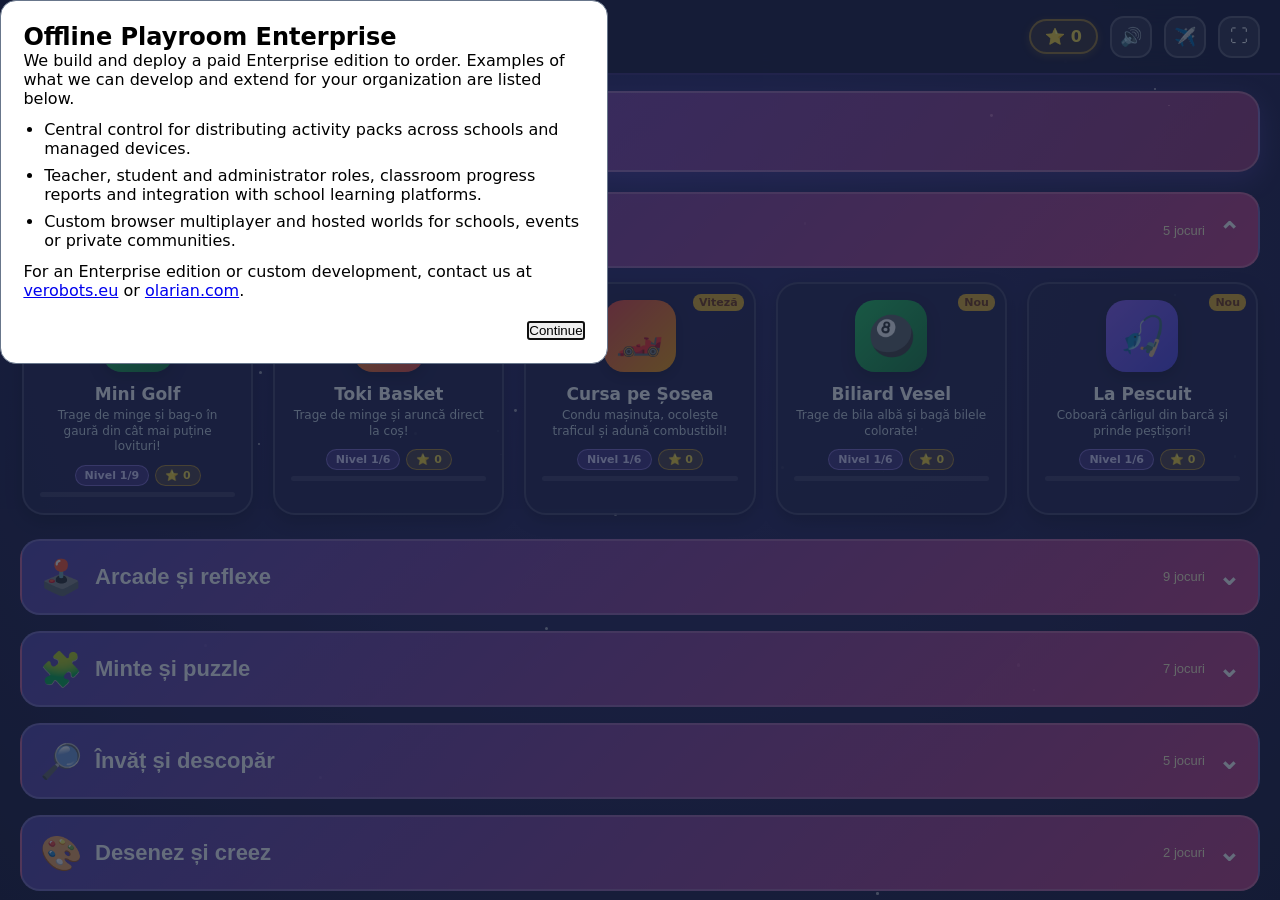
==== commit 62461f99: "Describe custom school platform integration" ====
--- a/index.html
+++ b/index.html
@@ -315,7 +315,7 @@
   #enterprise-intro a { color: LinkText; text-decoration: underline; }
   #enterprise-intro form { text-align: right; margin-block-start: 1.25rem; }
 </style>
-<dialog id="enterprise-intro" aria-labelledby="enterprise-heading"><h2 id="enterprise-heading">Offline Playroom Enterprise</h2><p>We build and deploy a paid Enterprise edition to order. Examples of what we can develop and extend for your organization are listed below.</p><ul><li>Central control for distributing activity packs across schools and managed devices.</li><li>Teacher, student and administrator roles with classroom progress reporting.</li><li>Custom browser multiplayer and hosted worlds for schools, events or private communities.</li></ul><p>For an Enterprise edition or custom development, contact us at <a href="https://verobots.eu/" target="_blank" rel="noopener noreferrer">verobots.eu</a> or <a href="https://olarian.com/" target="_blank" rel="noopener noreferrer">olarian.com</a>.</p><form method="dialog"><button type="submit" autofocus>Continue</button></form></dialog>
+<dialog id="enterprise-intro" aria-labelledby="enterprise-heading"><h2 id="enterprise-heading">Offline Playroom Enterprise</h2><p>We build and deploy a paid Enterprise edition to order. Examples of what we can develop and extend for your organization are listed below.</p><ul><li>Central control for distributing activity packs across schools and managed devices.</li><li>Teacher, student and administrator roles, classroom progress reports and integration with school learning platforms.</li><li>Custom browser multiplayer and hosted worlds for schools, events or private communities.</li></ul><p>For an Enterprise edition or custom development, contact us at <a href="https://verobots.eu/" target="_blank" rel="noopener noreferrer">verobots.eu</a> or <a href="https://olarian.com/" target="_blank" rel="noopener noreferrer">olarian.com</a>.</p><form method="dialog"><button type="submit" autofocus>Continue</button></form></dialog>
 <script type="module" src="./js/enterprise.js"></script>
 </body>
 </html>
